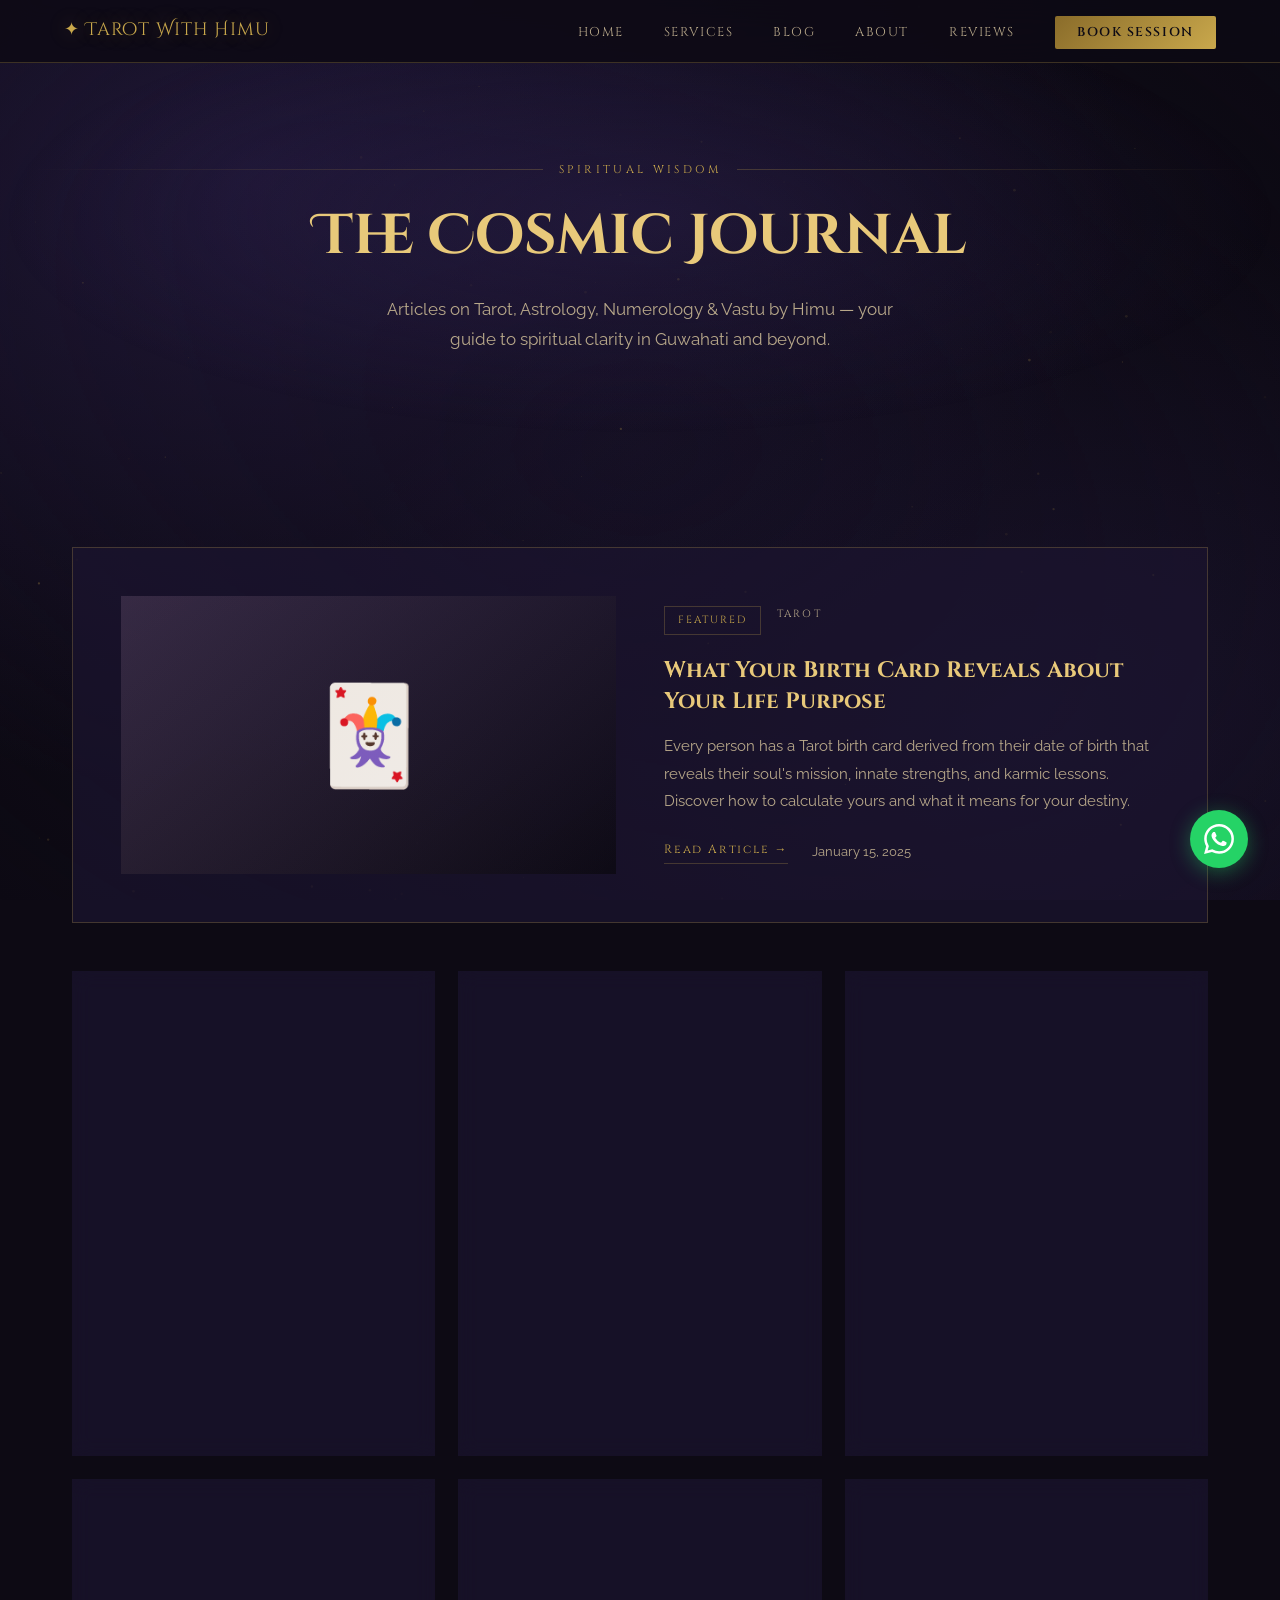
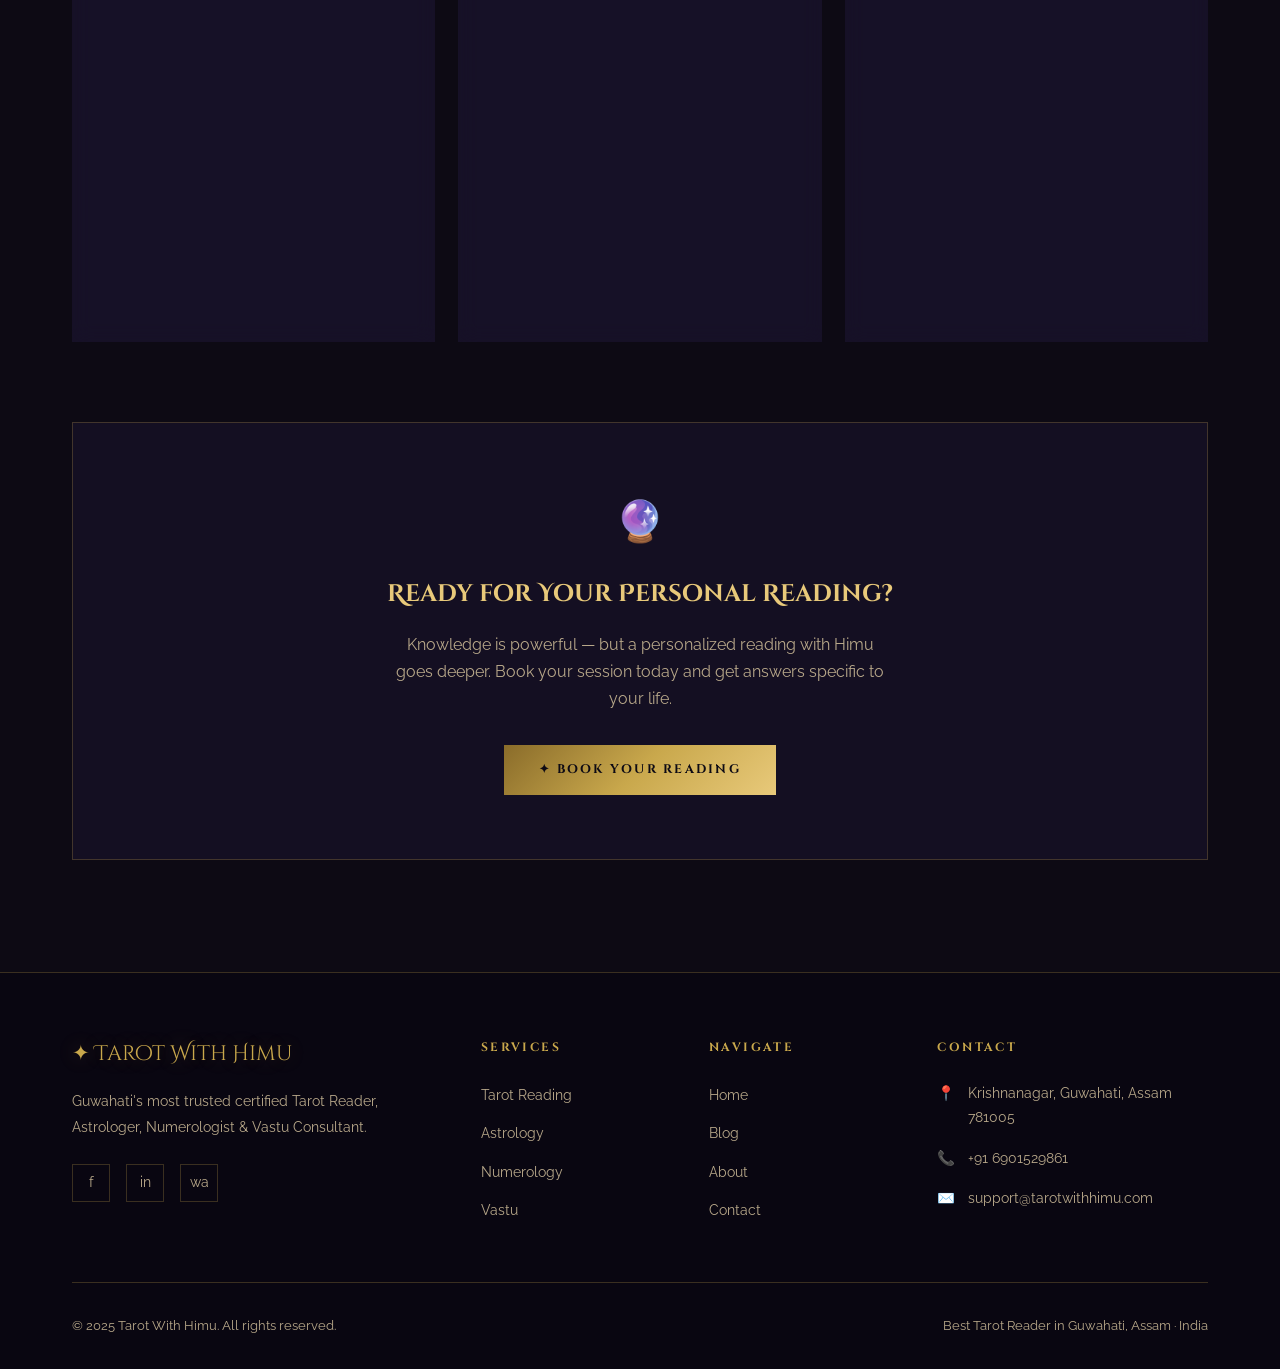
==== blog.html @ 02e5101d "Create blog.html" ====
<!DOCTYPE html>
<html lang="en">
<head>
  <meta charset="UTF-8" />
  <meta name="viewport" content="width=device-width, initial-scale=1.0" />

  <title>Blog | Tarot With Himu – Tarot, Astrology & Numerology Insights | Guwahati</title>
  <meta name="description" content="Explore articles on Tarot reading, Astrology, Numerology & Vastu by Himu – the best tarot reader in Guwahati. Spiritual guidance, tips, and cosmic insights for your life journey." />
  <meta name="keywords" content="tarot blog, astrology articles, numerology tips, vastu tips, spiritual guidance, best tarot reader Guwahati, tarot reading India" />
  <meta name="robots" content="index, follow" />
  <link rel="canonical" href="https://tarotwithhimu.com/blog.html" />

  <meta property="og:type" content="blog" />
  <meta property="og:title" content="Blog | Tarot With Himu – Spiritual Insights from Guwahati" />
  <meta property="og:description" content="Tarot, Astrology & Numerology articles by Himu, certified expert based in Guwahati, Assam." />
  <meta property="og:url" content="https://tarotwithhimu.com/blog.html" />

  <script type="application/ld+json">
  {
    "@context": "https://schema.org",
    "@type": "Blog",
    "name": "Tarot With Himu Blog",
    "description": "Spiritual articles on Tarot, Astrology, Numerology and Vastu by Himu, certified expert in Guwahati, India",
    "url": "https://tarotwithhimu.com/blog.html",
    "author": {
      "@type": "Person",
      "name": "Himu",
      "jobTitle": "Certified Tarot Reader & Astrologer",
      "worksFor": { "@type": "LocalBusiness", "name": "Tarot With Himu" }
    }
  }
  </script>

  <script type="application/ld+json">
  {
    "@context": "https://schema.org",
    "@type": "BreadcrumbList",
    "itemListElement": [
      { "@type": "ListItem", "position": 1, "name": "Home", "item": "https://tarotwithhimu.com/" },
      { "@type": "ListItem", "position": 2, "name": "Blog", "item": "https://tarotwithhimu.com/blog.html" }
    ]
  }
  </script>

  <link rel="stylesheet" href="style.css" />
</head>
<body>

<a href="https://wa.me/916901529861?text=Hello%20Himu,%20I%20would%20like%20to%20book%20a%20session"
   class="whatsapp-float" target="_blank" rel="noopener" aria-label="Chat on WhatsApp">
  <svg width="30" height="30" viewBox="0 0 24 24" fill="white">
    <path d="M17.472 14.382c-.297-.149-1.758-.867-2.03-.967-.273-.099-.471-.148-.67.15-.197.297-.767.966-.94 1.164-.173.199-.347.223-.644.075-.297-.15-1.255-.463-2.39-1.475-.883-.788-1.48-1.761-1.653-2.059-.173-.297-.018-.458.13-.606.134-.133.298-.347.446-.52.149-.174.198-.298.298-.497.099-.198.05-.371-.025-.52-.075-.149-.669-1.612-.916-2.207-.242-.579-.487-.5-.669-.51-.173-.008-.371-.01-.57-.01-.198 0-.52.074-.792.372-.272.297-1.04 1.016-1.04 2.479 0 1.462 1.065 2.875 1.213 3.074.149.198 2.096 3.2 5.077 4.487.709.306 1.262.489 1.694.625.712.227 1.36.195 1.871.118.571-.085 1.758-.719 2.006-1.413.248-.694.248-1.289.173-1.413-.074-.124-.272-.198-.57-.347m-5.421 7.403h-.004a9.87 9.87 0 01-5.031-1.378l-.361-.214-3.741.982.998-3.648-.235-.374a9.86 9.86 0 01-1.51-5.26c.001-5.45 4.436-9.884 9.888-9.884 2.64 0 5.122 1.03 6.988 2.898a9.825 9.825 0 012.893 6.994c-.003 5.45-4.437 9.884-9.885 9.884m8.413-18.297A11.815 11.815 0 0012.05 0C5.495 0 .16 5.335.157 11.892c0 2.096.547 4.142 1.588 5.945L.057 24l6.305-1.654a11.882 11.882 0 005.683 1.448h.005c6.554 0 11.89-5.335 11.893-11.893a11.821 11.821 0 00-3.48-8.413z"/>
  </svg>
</a>

<nav id="navbar">
  <a href="index.html" class="nav-brand">✦ Tarot With Himu</a>
  <ul class="nav-links" id="navLinks">
    <li><a href="index.html">Home</a></li>
    <li><a href="index.html#services">Services</a></li>
    <li><a href="blog.html">Blog</a></li>
    <li><a href="index.html#about">About</a></li>
    <li><a href="index.html#testimonials">Reviews</a></li>
    <li><a href="index.html#contact" class="nav-cta">Book Session</a></li>
  </ul>
  <button class="hamburger" id="hamburger" aria-label="Menu">
    <span></span><span></span><span></span>
  </button>
</nav>

<!-- Blog Hero -->
<header style="
  padding: 10rem 2rem 5rem;
  text-align: center;
  background: radial-gradient(ellipse at center, rgba(42,31,74,0.5) 0%, transparent 70%);
  position: relative;
">
  <div class="section-label" style="justify-content:center; margin-bottom:1.5rem;">Spiritual Wisdom</div>
  <h1 class="section-title" style="font-size:clamp(2rem, 5vw, 3.5rem);">The Cosmic Journal</h1>
  <p class="section-sub" style="margin: 0 auto; text-align:center; max-width:550px;">
    Articles on Tarot, Astrology, Numerology & Vastu by Himu — 
    your guide to spiritual clarity in Guwahati and beyond.
  </p>
</header>

<!-- Blog Grid -->
<section>
  <div class="container">

    <!-- Featured Post -->
    <article style="
      background: rgba(28,21,48,0.7);
      border: 1px solid var(--border);
      padding: 3rem;
      margin-bottom: 3rem;
      display: grid;
      grid-template-columns: 1fr 1fr;
      gap: 3rem;
      align-items: center;
      transition: all 0.4s;
    " 
    onmouseover="this.style.borderColor='var(--gold)'; this.style.transform='translateY(-4px)'"
    onmouseout="this.style.borderColor='var(--border)'; this.style.transform='none'"
    itemscope itemtype="https://schema.org/BlogPosting">

      <div style="
        background: linear-gradient(145deg, rgba(42,31,74,0.8), rgba(13,10,20,0.9));
        aspect-ratio:16/9;
        display:flex; align-items:center; justify-content:center;
        font-size:6rem;
        position:relative;
        overflow:hidden;
      ">
        🃏
        <div style="position:absolute; inset:0; background:linear-gradient(135deg, rgba(201,168,76,0.1) 0%, transparent 100%);"></div>
      </div>

      <div>
        <div style="display:flex; gap:1rem; margin-bottom:1.2rem; flex-wrap:wrap;">
          <span style="font-family:'Cinzel',serif; font-size:0.65rem; letter-spacing:0.2em; color:var(--gold); text-transform:uppercase; border:1px solid var(--border); padding:0.3rem 0.8rem;">Featured</span>
          <span style="font-family:'Cinzel',serif; font-size:0.65rem; letter-spacing:0.2em; color:var(--text-muted); text-transform:uppercase;">Tarot</span>
        </div>
        <h2 style="font-family:'Cinzel',serif; font-size:1.4rem; color:var(--gold-light); margin-bottom:1rem; line-height:1.4;" itemprop="headline">
          What Your Birth Card Reveals About Your Life Purpose
        </h2>
        <p style="font-size:0.95rem; color:var(--text-muted); line-height:1.8; margin-bottom:1.5rem;" itemprop="description">
          Every person has a Tarot birth card derived from their date of birth that reveals their soul's mission, 
          innate strengths, and karmic lessons. Discover how to calculate yours and what it means for your destiny.
        </p>
        <div style="display:flex; align-items:center; gap:1.5rem;">
          <a href="post1.html" style="font-family:'Cinzel',serif; font-size:0.75rem; letter-spacing:0.15em; color:var(--gold); text-decoration:none; border-bottom:1px solid var(--border); padding-bottom:3px; transition:border-color 0.3s;" onmouseover="this.style.borderColor='var(--gold)'" onmouseout="this.style.borderColor='var(--border)'">Read Article →</a>
          <span style="font-size:0.8rem; color:var(--text-muted);" itemprop="datePublished">January 15, 2025</span>
        </div>
      </div>
    </article>

    <!-- Blog Grid -->
    <div class="grid-3">

      <article class="card" style="cursor:pointer;" itemscope itemtype="https://schema.org/BlogPosting"
               onclick="window.location='post1.html'">
        <div style="font-size:3rem; margin-bottom:1.2rem;">⭐</div>
        <div style="font-family:'Cinzel',serif; font-size:0.65rem; letter-spacing:0.2em; color:var(--gold); text-transform:uppercase; margin-bottom:0.8rem;">Astrology</div>
        <h3 class="card-title" style="font-size:0.95rem; line-height:1.5;" itemprop="headline">
          Mercury Retrograde 2025: How to Navigate Its Energy in Guwahati & India
        </h3>
        <p class="card-text" style="font-size:0.88rem;" itemprop="description">
          Mercury retrograde affects communication, travel, and technology. Here's what it means for you and how to protect your energy during this cosmic phase.
        </p>
        <div style="margin-top:1.2rem; font-size:0.8rem; color:var(--text-muted);" itemprop="datePublished">Feb 3, 2025</div>
      </article>

      <article class="card" style="cursor:pointer;" itemscope itemtype="https://schema.org/BlogPosting">
        <div style="font-size:3rem; margin-bottom:1.2rem;">🔢</div>
        <div style="font-family:'Cinzel',serif; font-size:0.65rem; letter-spacing:0.2em; color:var(--gold); text-transform:uppercase; margin-bottom:0.8rem;">Numerology</div>
        <h3 class="card-title" style="font-size:0.95rem; line-height:1.5;" itemprop="headline">
          Life Path Number 7: The Spiritual Seeker's Complete Guide
        </h3>
        <p class="card-text" style="font-size:0.88rem;" itemprop="description">
          Are you a Life Path 7? Discover the deep wisdom, hidden challenges, and spiritual gifts that come with this most mystical of numerology numbers.
        </p>
        <div style="margin-top:1.2rem; font-size:0.8rem; color:var(--text-muted);" itemprop="datePublished">Feb 10, 2025</div>
      </article>

      <article class="card" style="cursor:pointer;" itemscope itemtype="https://schema.org/BlogPosting">
        <div style="font-size:3rem; margin-bottom:1.2rem;">🏠</div>
        <div style="font-family:'Cinzel',serif; font-size:0.65rem; letter-spacing:0.2em; color:var(--gold); text-transform:uppercase; margin-bottom:0.8rem;">Vastu</div>
        <h3 class="card-title" style="font-size:0.95rem; line-height:1.5;" itemprop="headline">
          5 Vastu Tips for Your Home in Guwahati to Attract Prosperity
        </h3>
        <p class="card-text" style="font-size:0.88rem;" itemprop="description">
          Simple yet powerful Vastu adjustments for your home can transform the energy flow and attract wealth, health, and happiness. Try these today.
        </p>
        <div style="margin-top:1.2rem; font-size:0.8rem; color:var(--text-muted);" itemprop="datePublished">Feb 18, 2025</div>
      </article>

      <article class="card" style="cursor:pointer;" itemscope itemtype="https://schema.org/BlogPosting">
        <div style="font-size:3rem; margin-bottom:1.2rem;">❤️</div>
        <div style="font-family:'Cinzel',serif; font-size:0.65rem; letter-spacing:0.2em; color:var(--gold); text-transform:uppercase; margin-bottom:0.8rem;">Love & Tarot</div>
        <h3 class="card-title" style="font-size:0.95rem; line-height:1.5;" itemprop="headline">
          The Top 5 Tarot Cards That Predict True Love Is Coming
        </h3>
        <p class="card-text" style="font-size:0.88rem;" itemprop="description">
          Is love on the horizon? These five powerful Tarot cards are the universe's way of telling you that a meaningful romantic connection is about to enter your life.
        </p>
        <div style="margin-top:1.2rem; font-size:0.8rem; color:var(--text-muted);" itemprop="datePublished">Mar 1, 2025</div>
      </article>

      <article class="card" style="cursor:pointer;" itemscope itemtype="https://schema.org/BlogPosting">
        <div style="font-size:3rem; margin-bottom:1.2rem;">💼</div>
        <div style="font-family:'Cinzel',serif; font-size:0.65rem; letter-spacing:0.2em; color:var(--gold); text-transform:uppercase; margin-bottom:0.8rem;">Career</div>
        <h3 class="card-title" style="font-size:0.95rem; line-height:1.5;" itemprop="headline">
          Should I Change My Job? What Tarot and Astrology Say
        </h3>
        <p class="card-text" style="font-size:0.88rem;" itemprop="description">
          Feeling stuck in your career? This guide shows how Tarot readings and your birth chart planetary transits can reveal the right timing and direction for your career move.
        </p>
        <div style="margin-top:1.2rem; font-size:0.8rem; color:var(--text-muted);" itemprop="datePublished">Mar 12, 2025</div>
      </article>

      <article class="card" style="cursor:pointer;" itemscope itemtype="https://schema.org/BlogPosting">
        <div style="font-size:3rem; margin-bottom:1.2rem;">🌙</div>
        <div style="font-family:'Cinzel',serif; font-size:0.65rem; letter-spacing:0.2em; color:var(--gold); text-transform:uppercase; margin-bottom:0.8rem;">Astrology</div>
        <h3 class="card-title" style="font-size:0.95rem; line-height:1.5;" itemprop="headline">
          Full Moon Rituals: How to Use Lunar Energy for Manifestation
        </h3>
        <p class="card-text" style="font-size:0.88rem;" itemprop="description">
          The full moon is one of the most powerful times to release, manifest, and cleanse your energy. Learn Himu's favourite full moon rituals for transformation.
        </p>
        <div style="margin-top:1.2rem; font-size:0.8rem; color:var(--text-muted);" itemprop="datePublished">Mar 22, 2025</div>
      </article>

    </div>

    <!-- CTA -->
    <div style="
      text-align:center;
      margin-top:5rem;
      padding:4rem 2rem;
      background:rgba(28,21,48,0.5);
      border:1px solid var(--border);
    ">
      <div style="font-size:2.5rem; margin-bottom:1.2rem;">🔮</div>
      <h3 style="font-family:'Cinzel Decorative',serif; font-size:1.5rem; color:var(--gold-light); margin-bottom:1rem;">
        Ready for Your Personal Reading?
      </h3>
      <p style="font-size:1rem; color:var(--text-muted); max-width:500px; margin:0 auto 2rem;">
        Knowledge is powerful — but a personalized reading with Himu goes deeper. 
        Book your session today and get answers specific to your life.
      </p>
      <a href="https://wa.me/916901529861?text=I%20read%20your%20blog%20and%20would%20like%20to%20book%20a%20session"
         class="btn btn-primary" target="_blank" rel="noopener">
        ✦ Book Your Reading
      </a>
    </div>
  </div>
</section>

<footer>
  <div class="container">
    <div class="footer-grid">
      <div>
        <div class="footer-brand">✦ Tarot With Himu</div>
        <p class="footer-desc">Guwahati's most trusted certified Tarot Reader, Astrologer, Numerologist & Vastu Consultant.</p>
        <div class="footer-social">
          <a href="https://www.facebook.com/tarotwithhimu" target="_blank" rel="noopener" aria-label="Facebook">f</a>
          <a href="https://www.instagram.com/tarotwithhimu" target="_blank" rel="noopener" aria-label="Instagram">in</a>
          <a href="https://wa.me/916901529861" target="_blank" rel="noopener" aria-label="WhatsApp">wa</a>
        </div>
      </div>
      <div>
        <h4 class="footer-heading">Services</h4>
        <ul class="footer-links">
          <li><a href="index.html#services">Tarot Reading</a></li>
          <li><a href="index.html#services">Astrology</a></li>
          <li><a href="index.html#services">Numerology</a></li>
          <li><a href="index.html#services">Vastu</a></li>
        </ul>
      </div>
      <div>
        <h4 class="footer-heading">Navigate</h4>
        <ul class="footer-links">
          <li><a href="index.html">Home</a></li>
          <li><a href="blog.html">Blog</a></li>
          <li><a href="index.html#about">About</a></li>
          <li><a href="index.html#contact">Contact</a></li>
        </ul>
      </div>
      <div>
        <h4 class="footer-heading">Contact</h4>
        <div class="footer-contact-item">
          <span class="icon">📍</span>
          <span>Krishnanagar, Guwahati, Assam 781005</span>
        </div>
        <div class="footer-contact-item">
          <span class="icon">📞</span>
          <a href="tel:+916901529861">+91 6901529861</a>
        </div>
        <div class="footer-contact-item">
          <span class="icon">✉️</span>
          <a href="mailto:support@tarotwithhimu.com">support@tarotwithhimu.com</a>
        </div>
      </div>
    </div>
    <div class="footer-bottom">
      <p>© 2025 Tarot With Himu. All rights reserved.</p>
      <p>Best Tarot Reader in Guwahati, Assam · India</p>
    </div>
  </div>
</footer>

<script src="script.js"></script>
</body>
</html>
---- style.css ----
/* ===== TAROT WITH HIMU — Global Styles ===== */
@import url('https://fonts.googleapis.com/css2?family=Cinzel+Decorative:wght@400;700;900&family=Cinzel:wght@400;500;600;700&family=Raleway:ital,wght@0,300;0,400;0,500;0,600;1,300;1,400&display=swap');

:root {
  --gold: #c9a84c;
  --gold-light: #e8c97a;
  --gold-dark: #8a6c2a;
  --cream: #f5ead6;
  --cream-dark: #e8d5b0;
  --deep: #0d0a14;
  --deep2: #130f1e;
  --deep3: #1c1530;
  --violet: #2a1f4a;
  --violet-light: #3d2f6e;
  --text-main: #f0e6d0;
  --text-muted: #b8a88a;
  --border: rgba(201,168,76,0.25);
  --shadow-gold: 0 0 40px rgba(201,168,76,0.15);
}

*, *::before, *::after { box-sizing: border-box; margin: 0; padding: 0; }

html { scroll-behavior: smooth; }

body {
  font-family: 'Raleway', sans-serif;
  background-color: var(--deep);
  color: var(--text-main);
  font-size: 16px;
  line-height: 1.7;
  overflow-x: hidden;
}

/* ===== STARFIELD BACKGROUND ===== */
body::before {
  content: '';
  position: fixed;
  inset: 0;
  background:
    radial-gradient(ellipse at 20% 20%, rgba(42,31,74,0.6) 0%, transparent 60%),
    radial-gradient(ellipse at 80% 80%, rgba(42,31,74,0.4) 0%, transparent 50%),
    radial-gradient(ellipse at 50% 50%, rgba(13,10,20,1) 0%, transparent 100%);
  z-index: -2;
  pointer-events: none;
}

/* ===== NAV ===== */
nav {
  position: fixed;
  top: 0; left: 0; right: 0;
  z-index: 1000;
  display: flex;
  justify-content: space-between;
  align-items: center;
  padding: 1rem 4rem;
  background: rgba(13,10,20,0.85);
  backdrop-filter: blur(16px);
  border-bottom: 1px solid var(--border);
  transition: all 0.3s ease;
}

nav.scrolled {
  padding: 0.6rem 4rem;
  background: rgba(13,10,20,0.98);
}

.nav-brand {
  font-family: 'Cinzel Decorative', serif;
  font-size: 1.1rem;
  color: var(--gold);
  text-decoration: none;
  letter-spacing: 0.05em;
  text-shadow: 0 0 20px rgba(201,168,76,0.4);
}

.nav-links {
  display: flex;
  gap: 2.5rem;
  list-style: none;
}

.nav-links a {
  font-family: 'Cinzel', serif;
  font-size: 0.8rem;
  letter-spacing: 0.12em;
  text-transform: uppercase;
  color: var(--text-muted);
  text-decoration: none;
  transition: color 0.3s;
  position: relative;
}

.nav-links a::after {
  content: '';
  position: absolute;
  bottom: -4px; left: 0; right: 0;
  height: 1px;
  background: var(--gold);
  transform: scaleX(0);
  transition: transform 0.3s ease;
}

.nav-links a:hover { color: var(--gold); }
.nav-links a:hover::after { transform: scaleX(1); }

.nav-cta {
  background: linear-gradient(135deg, var(--gold-dark), var(--gold));
  color: var(--deep) !important;
  padding: 0.5rem 1.4rem;
  border-radius: 2px;
  font-weight: 600 !important;
  transition: all 0.3s !important;
}
.nav-cta:hover { 
  background: linear-gradient(135deg, var(--gold), var(--gold-light)) !important;
  box-shadow: 0 0 20px rgba(201,168,76,0.5) !important;
}
.nav-cta::after { display: none !important; }

/* Hamburger */
.hamburger {
  display: none;
  flex-direction: column;
  gap: 5px;
  cursor: pointer;
  background: none;
  border: none;
}
.hamburger span {
  width: 26px;
  height: 2px;
  background: var(--gold);
  transition: all 0.3s;
}

/* ===== SECTION BASE ===== */
section { padding: 7rem 0; }

.container {
  max-width: 1200px;
  margin: 0 auto;
  padding: 0 2rem;
}

.section-label {
  font-family: 'Cinzel', serif;
  font-size: 0.7rem;
  letter-spacing: 0.3em;
  text-transform: uppercase;
  color: var(--gold);
  display: flex;
  align-items: center;
  gap: 1rem;
  margin-bottom: 1rem;
}

.section-label::before, .section-label::after {
  content: '';
  flex: 1;
  height: 1px;
  background: linear-gradient(to right, transparent, var(--border));
}
.section-label::after {
  background: linear-gradient(to left, transparent, var(--border));
}

.section-title {
  font-family: 'Cinzel Decorative', serif;
  font-size: clamp(1.8rem, 4vw, 3rem);
  color: var(--gold-light);
  line-height: 1.2;
  margin-bottom: 1.5rem;
}

.section-sub {
  font-size: 1.05rem;
  color: var(--text-muted);
  max-width: 600px;
  line-height: 1.8;
}

/* ===== DIVIDER ===== */
.divider {
  display: flex;
  align-items: center;
  gap: 1rem;
  margin: 1.5rem 0;
}
.divider-line { flex: 1; height: 1px; background: var(--border); }
.divider-star {
  font-size: 1rem;
  color: var(--gold);
  animation: spin 20s linear infinite;
}
@keyframes spin { to { transform: rotate(360deg); } }

/* ===== BUTTONS ===== */
.btn {
  display: inline-flex;
  align-items: center;
  gap: 0.5rem;
  padding: 0.9rem 2.2rem;
  font-family: 'Cinzel', serif;
  font-size: 0.78rem;
  letter-spacing: 0.18em;
  text-transform: uppercase;
  text-decoration: none;
  border: none;
  cursor: pointer;
  transition: all 0.3s ease;
  position: relative;
  overflow: hidden;
}

.btn-primary {
  background: linear-gradient(135deg, var(--gold-dark), var(--gold), var(--gold-light));
  color: var(--deep);
  font-weight: 700;
}
.btn-primary::before {
  content: '';
  position: absolute;
  inset: 0;
  background: linear-gradient(135deg, var(--gold-light), var(--gold));
  opacity: 0;
  transition: opacity 0.3s;
}
.btn-primary:hover::before { opacity: 1; }
.btn-primary:hover { box-shadow: 0 0 30px rgba(201,168,76,0.5); transform: translateY(-2px); }

.btn-outline {
  background: transparent;
  color: var(--gold);
  border: 1px solid var(--gold);
}
.btn-outline:hover {
  background: rgba(201,168,76,0.1);
  box-shadow: 0 0 20px rgba(201,168,76,0.2);
  transform: translateY(-2px);
}

/* ===== CARDS ===== */
.card {
  background: rgba(28,21,48,0.7);
  border: 1px solid var(--border);
  padding: 2.5rem;
  position: relative;
  transition: all 0.4s ease;
  backdrop-filter: blur(10px);
}
.card::before {
  content: '';
  position: absolute;
  inset: 0;
  background: linear-gradient(135deg, rgba(201,168,76,0.05) 0%, transparent 100%);
  opacity: 0;
  transition: opacity 0.4s;
}
.card:hover { transform: translateY(-6px); border-color: var(--gold); box-shadow: var(--shadow-gold); }
.card:hover::before { opacity: 1; }

.card-icon {
  font-size: 2.8rem;
  margin-bottom: 1.2rem;
  display: block;
}

.card-title {
  font-family: 'Cinzel', serif;
  font-size: 1rem;
  letter-spacing: 0.1em;
  color: var(--gold-light);
  margin-bottom: 0.8rem;
  text-transform: uppercase;
}

.card-text { font-size: 0.95rem; color: var(--text-muted); line-height: 1.8; }

/* ===== GRID ===== */
.grid-3 { display: grid; grid-template-columns: repeat(3, 1fr); gap: 1.5rem; }
.grid-2 { display: grid; grid-template-columns: repeat(2, 1fr); gap: 2rem; }

/* ===== ORNAMENT ===== */
.ornament {
  text-align: center;
  font-size: 1.5rem;
  color: var(--gold);
  opacity: 0.5;
  margin: 2rem 0;
  letter-spacing: 0.5em;
}

/* ===== FOOTER ===== */
footer {
  background: rgba(10,7,18,0.98);
  border-top: 1px solid var(--border);
  padding: 4rem 0 2rem;
}

.footer-grid {
  display: grid;
  grid-template-columns: 2fr 1fr 1fr 1.5fr;
  gap: 3rem;
  margin-bottom: 3rem;
}

.footer-brand {
  font-family: 'Cinzel Decorative', serif;
  font-size: 1.3rem;
  color: var(--gold);
  margin-bottom: 1rem;
  text-shadow: 0 0 20px rgba(201,168,76,0.3);
}

.footer-desc { font-size: 0.9rem; color: var(--text-muted); line-height: 1.8; margin-bottom: 1.5rem; }

.footer-social { display: flex; gap: 1rem; }
.footer-social a {
  width: 38px; height: 38px;
  border: 1px solid var(--border);
  display: flex; align-items: center; justify-content: center;
  color: var(--text-muted);
  text-decoration: none;
  font-size: 0.85rem;
  transition: all 0.3s;
}
.footer-social a:hover { border-color: var(--gold); color: var(--gold); background: rgba(201,168,76,0.1); }

.footer-heading {
  font-family: 'Cinzel', serif;
  font-size: 0.75rem;
  letter-spacing: 0.2em;
  text-transform: uppercase;
  color: var(--gold);
  margin-bottom: 1.5rem;
}

.footer-links { list-style: none; }
.footer-links li { margin-bottom: 0.7rem; }
.footer-links a {
  font-size: 0.9rem;
  color: var(--text-muted);
  text-decoration: none;
  transition: color 0.3s;
}
.footer-links a:hover { color: var(--gold); }

.footer-contact-item {
  display: flex;
  gap: 0.8rem;
  margin-bottom: 1rem;
  font-size: 0.9rem;
  color: var(--text-muted);
  align-items: flex-start;
}
.footer-contact-item .icon { color: var(--gold); flex-shrink: 0; }
.footer-contact-item a { color: var(--text-muted); text-decoration: none; transition: color 0.3s; }
.footer-contact-item a:hover { color: var(--gold); }

.footer-bottom {
  border-top: 1px solid var(--border);
  padding-top: 2rem;
  display: flex;
  justify-content: space-between;
  align-items: center;
  font-size: 0.8rem;
  color: var(--text-muted);
}

/* ===== SCHEMA / HIDDEN SEO ===== */
.visually-hidden {
  position: absolute;
  width: 1px; height: 1px;
  overflow: hidden;
  clip: rect(0,0,0,0);
  white-space: nowrap;
}

/* ===== ANIMATIONS ===== */
@keyframes fadeInUp {
  from { opacity: 0; transform: translateY(30px); }
  to { opacity: 1; transform: translateY(0); }
}

@keyframes fadeIn {
  from { opacity: 0; }
  to { opacity: 1; }
}

@keyframes float {
  0%, 100% { transform: translateY(0); }
  50% { transform: translateY(-12px); }
}

@keyframes glow {
  0%, 100% { text-shadow: 0 0 20px rgba(201,168,76,0.3); }
  50% { text-shadow: 0 0 40px rgba(201,168,76,0.7), 0 0 80px rgba(201,168,76,0.3); }
}

@keyframes shimmer {
  0% { background-position: -200% center; }
  100% { background-position: 200% center; }
}

.animate-fadeInUp { animation: fadeInUp 0.8s ease forwards; }
.animate-float { animation: float 4s ease-in-out infinite; }
.animate-glow { animation: glow 3s ease-in-out infinite; }

/* ===== WHATSAPP FLOAT ===== */
.whatsapp-float {
  position: fixed;
  bottom: 2rem;
  right: 2rem;
  z-index: 999;
  width: 58px; height: 58px;
  background: #25D366;
  border-radius: 50%;
  display: flex; align-items: center; justify-content: center;
  text-decoration: none;
  font-size: 1.5rem;
  box-shadow: 0 4px 20px rgba(37,211,102,0.4);
  transition: all 0.3s;
  animation: pulse-wa 2s ease-in-out infinite;
}
.whatsapp-float:hover { transform: scale(1.1); box-shadow: 0 6px 30px rgba(37,211,102,0.6); }

@keyframes pulse-wa {
  0%, 100% { box-shadow: 0 4px 20px rgba(37,211,102,0.4); }
  50% { box-shadow: 0 4px 30px rgba(37,211,102,0.7), 0 0 0 8px rgba(37,211,102,0.1); }
}

/* ===== TESTIMONIAL ===== */
.testimonial-card {
  background: rgba(28,21,48,0.6);
  border: 1px solid var(--border);
  padding: 2rem;
  position: relative;
}
.testimonial-card::before {
  content: '"';
  font-family: 'Cinzel Decorative', serif;
  font-size: 5rem;
  color: var(--gold);
  opacity: 0.15;
  position: absolute;
  top: -1rem; left: 1.5rem;
  line-height: 1;
}
.testimonial-text { font-size: 0.95rem; color: var(--text-muted); font-style: italic; line-height: 1.8; margin-bottom: 1.2rem; }
.testimonial-author { font-family: 'Cinzel', serif; font-size: 0.8rem; letter-spacing: 0.1em; color: var(--gold); }
.testimonial-stars { color: var(--gold); font-size: 0.85rem; margin-bottom: 0.8rem; }

/* ===== RESPONSIVE ===== */
@media (max-width: 1024px) {
  .grid-3 { grid-template-columns: repeat(2, 1fr); }
  .footer-grid { grid-template-columns: 1fr 1fr; }
  nav { padding: 1rem 2rem; }
}

@media (max-width: 768px) {
  .grid-3, .grid-2 { grid-template-columns: 1fr; }
  .footer-grid { grid-template-columns: 1fr; }
  .nav-links { display: none; }
  .hamburger { display: flex; }
  .nav-links.open {
    display: flex;
    flex-direction: column;
    position: fixed;
    top: 0; left: 0; right: 0; bottom: 0;
    background: rgba(13,10,20,0.98);
    align-items: center;
    justify-content: center;
    gap: 2rem;
    font-size: 1.1rem;
    z-index: 999;
  }
  .footer-bottom { flex-direction: column; gap: 1rem; text-align: center; }
  nav { padding: 1rem 1.5rem; }
}
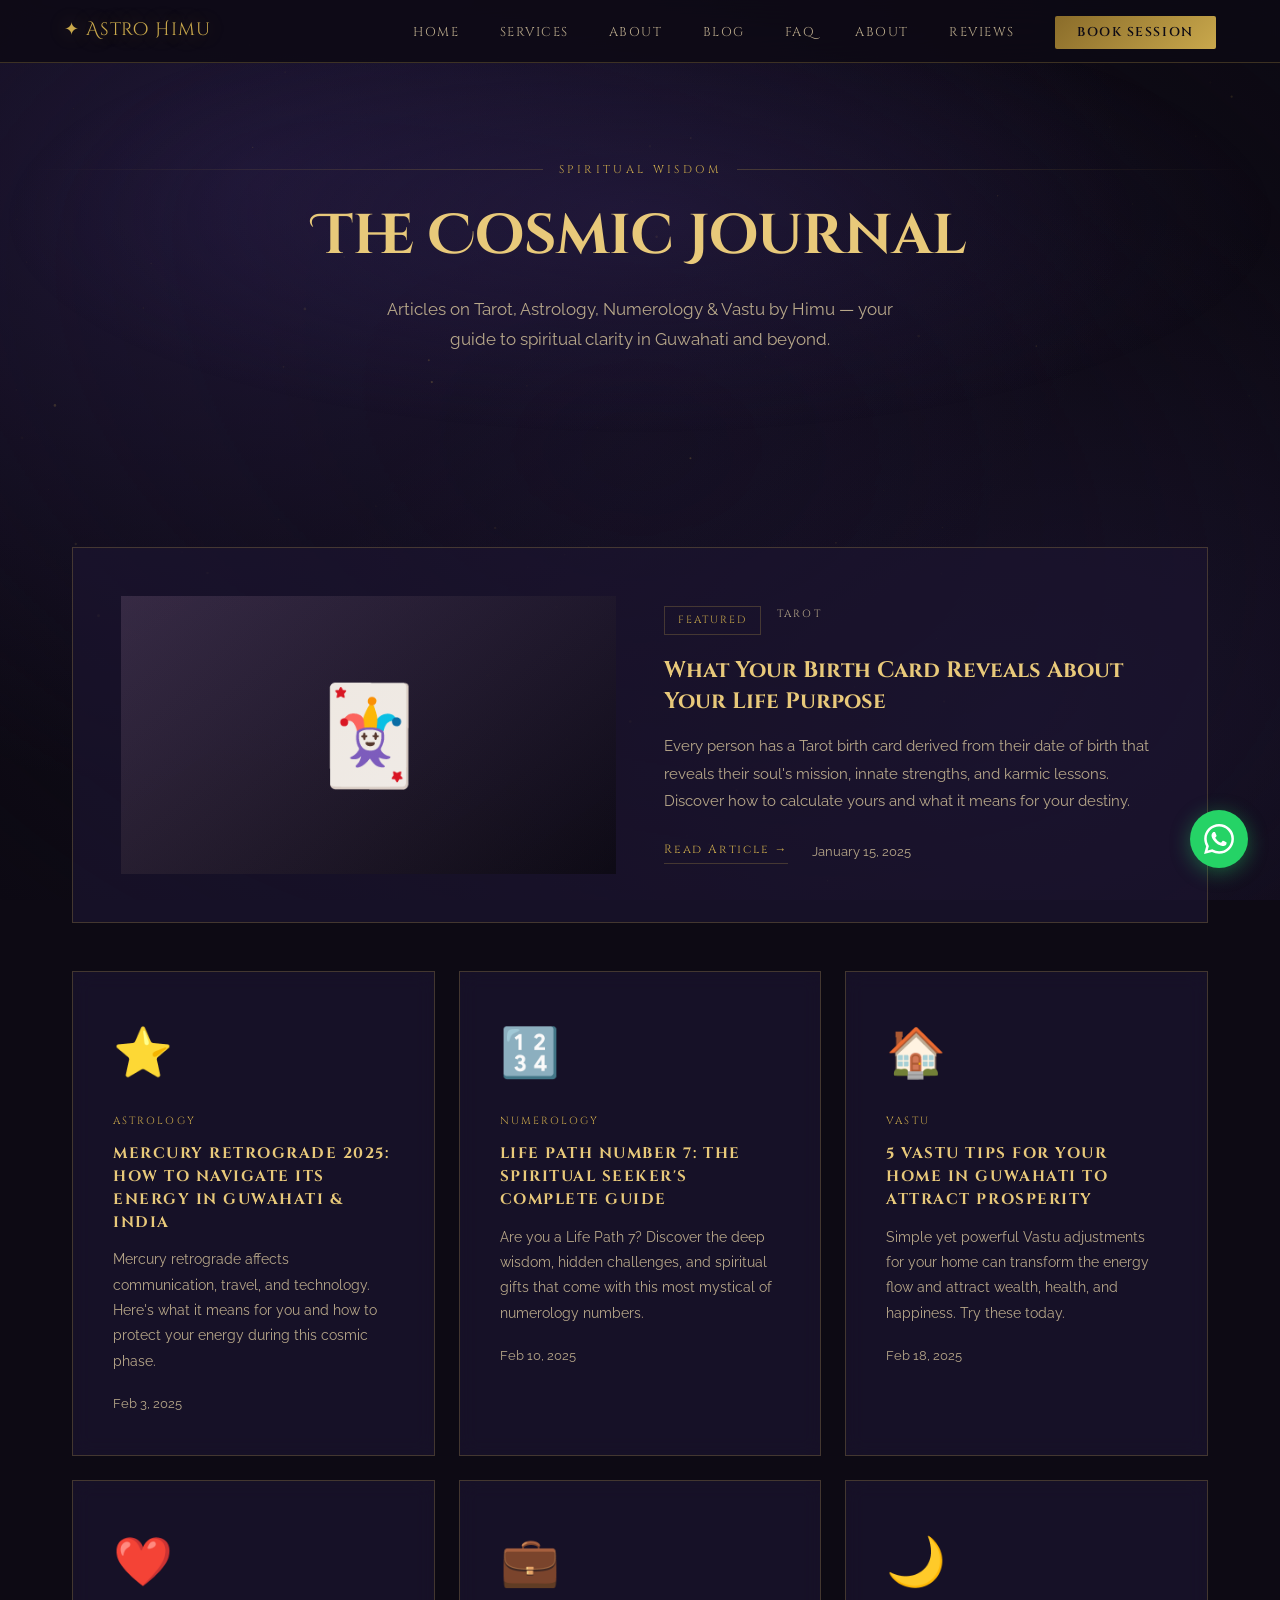
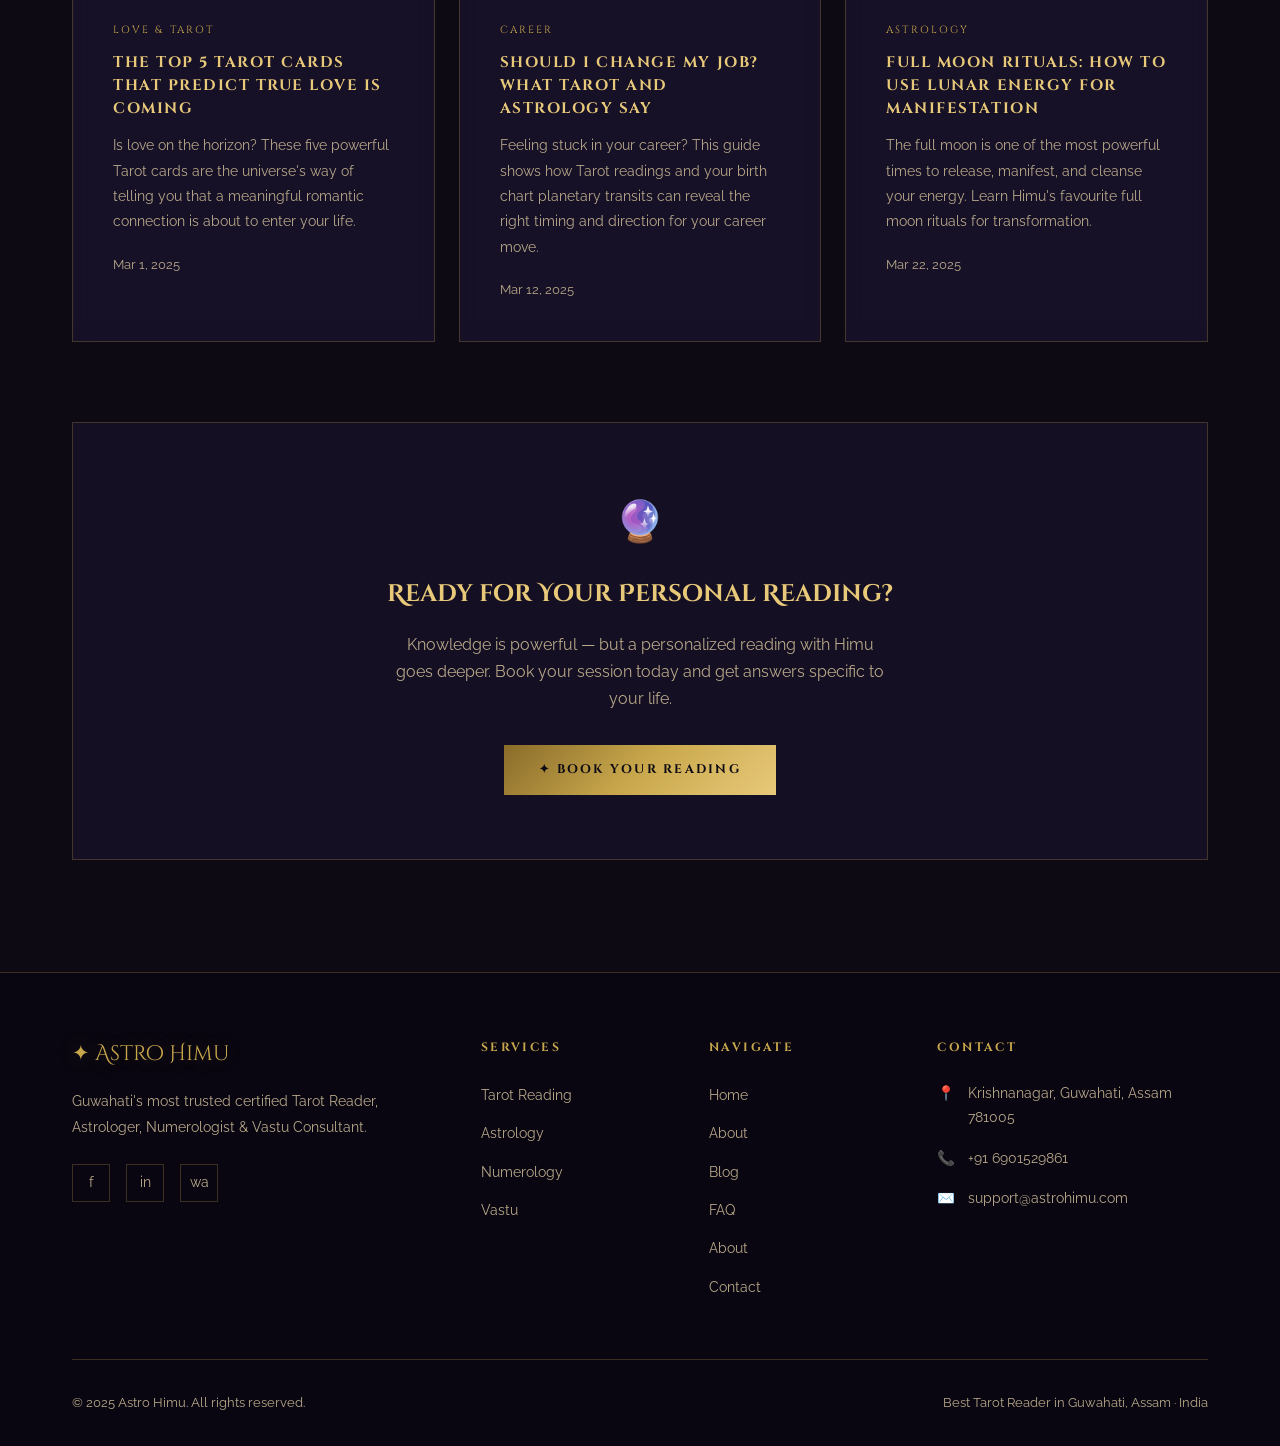
==== commit c7c05a2b: "Update blog.html" ====
--- a/blog.html
+++ b/blog.html
@@ -4,29 +4,29 @@
   <meta charset="UTF-8" />
   <meta name="viewport" content="width=device-width, initial-scale=1.0" />
 
-  <title>Blog | Tarot With Himu – Tarot, Astrology & Numerology Insights | Guwahati</title>
-  <meta name="description" content="Explore articles on Tarot reading, Astrology, Numerology & Vastu by Himu – the best tarot reader in Guwahati. Spiritual guidance, tips, and cosmic insights for your life journey." />
-  <meta name="keywords" content="tarot blog, astrology articles, numerology tips, vastu tips, spiritual guidance, best tarot reader Guwahati, tarot reading India" />
+  <title>Blog | Astro Himu – Best Astrologer in Guwahati | Astrology, Tarot & Numerology Insights</title>
+  <meta name="description" content="Astrology, Tarot, Numerology & Vastu articles by Himu – the best astrologer in Guwahati. Vedic astrology tips, Kundali insights, spiritual guidance, and cosmic wisdom for clarity in love, career & life." />
+  <meta name="keywords" content="best astrologer Guwahati blog, astrology tips India, Vedic astrology articles, Kundali reading tips, tarot blog Guwahati, numerology articles India, Vastu tips, spiritual guidance Assam, Astro Himu blog" />
   <meta name="robots" content="index, follow" />
-  <link rel="canonical" href="https://tarotwithhimu.com/blog.html" />
+  <link rel="canonical" href="https://astrohimu.com/blog.html" />
 
   <meta property="og:type" content="blog" />
-  <meta property="og:title" content="Blog | Tarot With Himu – Spiritual Insights from Guwahati" />
+  <meta property="og:title" content="Blog | Astro Himu – Spiritual Insights from Guwahati" />
   <meta property="og:description" content="Tarot, Astrology & Numerology articles by Himu, certified expert based in Guwahati, Assam." />
-  <meta property="og:url" content="https://tarotwithhimu.com/blog.html" />
+  <meta property="og:url" content="https://astrohimu.com/blog.html" />
 
   <script type="application/ld+json">
   {
     "@context": "https://schema.org",
     "@type": "Blog",
-    "name": "Tarot With Himu Blog",
+    "name": "Astro Himu Blog",
     "description": "Spiritual articles on Tarot, Astrology, Numerology and Vastu by Himu, certified expert in Guwahati, India",
-    "url": "https://tarotwithhimu.com/blog.html",
+    "url": "https://astrohimu.com/blog.html",
     "author": {
       "@type": "Person",
       "name": "Himu",
       "jobTitle": "Certified Tarot Reader & Astrologer",
-      "worksFor": { "@type": "LocalBusiness", "name": "Tarot With Himu" }
+      "worksFor": { "@type": "LocalBusiness", "name": "Astro Himu" }
     }
   }
   </script>
@@ -36,13 +36,534 @@
     "@context": "https://schema.org",
     "@type": "BreadcrumbList",
     "itemListElement": [
-      { "@type": "ListItem", "position": 1, "name": "Home", "item": "https://tarotwithhimu.com/" },
-      { "@type": "ListItem", "position": 2, "name": "Blog", "item": "https://tarotwithhimu.com/blog.html" }
+      { "@type": "ListItem", "position": 1, "name": "Home", "item": "https://astrohimu.com/" },
+      { "@type": "ListItem", "position": 2, "name": "Blog", "item": "https://astrohimu.com/blog.html" }
     ]
   }
   </script>
 
-  <link rel="stylesheet" href="style.css" />
+  <link rel="stylesheet" href="https://fonts.googleapis.com/css2?family=Cinzel+Decorative:wght@400;700;900&family=Cinzel:wght@400;500;600;700&family=Raleway:ital,wght@0,300;0,400;0,500;0,600;1,300;1,400&display=swap" />
+<style>
+/* ===== TAROT WITH HIMU — Global Styles ===== */
+
+
+:root {
+  --gold: #c9a84c;
+  --gold-light: #e8c97a;
+  --gold-dark: #8a6c2a;
+  --cream: #f5ead6;
+  --cream-dark: #e8d5b0;
+  --deep: #0d0a14;
+  --deep2: #130f1e;
+  --deep3: #1c1530;
+  --violet: #2a1f4a;
+  --violet-light: #3d2f6e;
+  --text-main: #f0e6d0;
+  --text-muted: #b8a88a;
+  --border: rgba(201,168,76,0.25);
+  --shadow-gold: 0 0 40px rgba(201,168,76,0.15);
+}
+
+*, *::before, *::after { box-sizing: border-box; margin: 0; padding: 0; }
+
+html { scroll-behavior: smooth; }
+
+body {
+  font-family: 'Raleway', sans-serif;
+  background-color: var(--deep);
+  color: var(--text-main);
+  font-size: 16px;
+  line-height: 1.7;
+  overflow-x: hidden;
+}
+
+/* ===== STARFIELD BACKGROUND ===== */
+body::before {
+  content: '';
+  position: fixed;
+  inset: 0;
+  background:
+    radial-gradient(ellipse at 20% 20%, rgba(42,31,74,0.6) 0%, transparent 60%),
+    radial-gradient(ellipse at 80% 80%, rgba(42,31,74,0.4) 0%, transparent 50%),
+    radial-gradient(ellipse at 50% 50%, rgba(13,10,20,1) 0%, transparent 100%);
+  z-index: -2;
+  pointer-events: none;
+}
+
+/* ===== NAV ===== */
+nav {
+  position: fixed;
+  top: 0; left: 0; right: 0;
+  z-index: 1000;
+  display: flex;
+  justify-content: space-between;
+  align-items: center;
+  padding: 1rem 4rem;
+  background: rgba(13,10,20,0.85);
+  backdrop-filter: blur(16px);
+  border-bottom: 1px solid var(--border);
+  transition: all 0.3s ease;
+}
+
+nav.scrolled {
+  padding: 0.6rem 4rem;
+  background: rgba(13,10,20,0.98);
+}
+
+.nav-brand {
+  font-family: 'Cinzel Decorative', serif;
+  font-size: 1.1rem;
+  color: var(--gold);
+  text-decoration: none;
+  letter-spacing: 0.05em;
+  text-shadow: 0 0 20px rgba(201,168,76,0.4);
+}
+
+.nav-links {
+  display: flex;
+  gap: 2.5rem;
+  list-style: none;
+}
+
+.nav-links a {
+  font-family: 'Cinzel', serif;
+  font-size: 0.8rem;
+  letter-spacing: 0.12em;
+  text-transform: uppercase;
+  color: var(--text-muted);
+  text-decoration: none;
+  transition: color 0.3s;
+  position: relative;
+}
+
+.nav-links a::after {
+  content: '';
+  position: absolute;
+  bottom: -4px; left: 0; right: 0;
+  height: 1px;
+  background: var(--gold);
+  transform: scaleX(0);
+  transition: transform 0.3s ease;
+}
+
+.nav-links a:hover { color: var(--gold); }
+.nav-links a:hover::after { transform: scaleX(1); }
+
+.nav-cta {
+  background: linear-gradient(135deg, var(--gold-dark), var(--gold));
+  color: var(--deep) !important;
+  padding: 0.5rem 1.4rem;
+  border-radius: 2px;
+  font-weight: 600 !important;
+  transition: all 0.3s !important;
+}
+.nav-cta:hover { 
+  background: linear-gradient(135deg, var(--gold), var(--gold-light)) !important;
+  box-shadow: 0 0 20px rgba(201,168,76,0.5) !important;
+}
+.nav-cta::after { display: none !important; }
+
+/* Hamburger */
+.hamburger {
+  display: none;
+  flex-direction: column;
+  gap: 5px;
+  cursor: pointer;
+  background: none;
+  border: none;
+}
+.hamburger span {
+  width: 26px;
+  height: 2px;
+  background: var(--gold);
+  transition: all 0.3s;
+}
+
+/* ===== SECTION BASE ===== */
+section { padding: 7rem 0; }
+
+.container {
+  max-width: 1200px;
+  margin: 0 auto;
+  padding: 0 2rem;
+}
+
+.section-label {
+  font-family: 'Cinzel', serif;
+  font-size: 0.7rem;
+  letter-spacing: 0.3em;
+  text-transform: uppercase;
+  color: var(--gold);
+  display: flex;
+  align-items: center;
+  gap: 1rem;
+  margin-bottom: 1rem;
+}
+
+.section-label::before, .section-label::after {
+  content: '';
+  flex: 1;
+  height: 1px;
+  background: linear-gradient(to right, transparent, var(--border));
+}
+.section-label::after {
+  background: linear-gradient(to left, transparent, var(--border));
+}
+
+.section-title {
+  font-family: 'Cinzel Decorative', serif;
+  font-size: clamp(1.8rem, 4vw, 3rem);
+  color: var(--gold-light);
+  line-height: 1.2;
+  margin-bottom: 1.5rem;
+}
+
+.section-sub {
+  font-size: 1.05rem;
+  color: var(--text-muted);
+  max-width: 600px;
+  line-height: 1.8;
+}
+
+/* ===== DIVIDER ===== */
+.divider {
+  display: flex;
+  align-items: center;
+  gap: 1rem;
+  margin: 1.5rem 0;
+}
+.divider-line { flex: 1; height: 1px; background: var(--border); }
+.divider-star {
+  font-size: 1rem;
+  color: var(--gold);
+  animation: spin 20s linear infinite;
+}
+@keyframes spin { to { transform: rotate(360deg); } }
+
+/* ===== BUTTONS ===== */
+.btn {
+  display: inline-flex;
+  align-items: center;
+  gap: 0.5rem;
+  padding: 0.9rem 2.2rem;
+  font-family: 'Cinzel', serif;
+  font-size: 0.78rem;
+  letter-spacing: 0.18em;
+  text-transform: uppercase;
+  text-decoration: none;
+  border: none;
+  cursor: pointer;
+  transition: all 0.3s ease;
+  position: relative;
+  overflow: hidden;
+}
+
+.btn-primary {
+  background: linear-gradient(135deg, var(--gold-dark), var(--gold), var(--gold-light));
+  color: var(--deep);
+  font-weight: 700;
+}
+.btn-primary::before {
+  content: '';
+  position: absolute;
+  inset: 0;
+  background: linear-gradient(135deg, var(--gold-light), var(--gold));
+  opacity: 0;
+  transition: opacity 0.3s;
+}
+.btn-primary:hover::before { opacity: 1; }
+.btn-primary:hover { box-shadow: 0 0 30px rgba(201,168,76,0.5); transform: translateY(-2px); }
+
+.btn-outline {
+  background: transparent;
+  color: var(--gold);
+  border: 1px solid var(--gold);
+}
+.btn-outline:hover {
+  background: rgba(201,168,76,0.1);
+  box-shadow: 0 0 20px rgba(201,168,76,0.2);
+  transform: translateY(-2px);
+}
+
+/* ===== CARDS ===== */
+.card {
+  background: rgba(28,21,48,0.7);
+  border: 1px solid var(--border);
+  padding: 2.5rem;
+  position: relative;
+  transition: all 0.4s ease;
+  backdrop-filter: blur(10px);
+}
+.card::before {
+  content: '';
+  position: absolute;
+  inset: 0;
+  background: linear-gradient(135deg, rgba(201,168,76,0.05) 0%, transparent 100%);
+  opacity: 0;
+  transition: opacity 0.4s;
+}
+.card:hover { transform: translateY(-6px); border-color: var(--gold); box-shadow: var(--shadow-gold); }
+.card:hover::before { opacity: 1; }
+
+.card-icon {
+  font-size: 2.8rem;
+  margin-bottom: 1.2rem;
+  display: block;
+}
+
+.card-title {
+  font-family: 'Cinzel', serif;
+  font-size: 1rem;
+  letter-spacing: 0.1em;
+  color: var(--gold-light);
+  margin-bottom: 0.8rem;
+  text-transform: uppercase;
+}
+
+.card-text { font-size: 0.95rem; color: var(--text-muted); line-height: 1.8; }
+
+/* ===== GRID ===== */
+.grid-3 { display: grid; grid-template-columns: repeat(3, 1fr); gap: 1.5rem; }
+.grid-2 { display: grid; grid-template-columns: repeat(2, 1fr); gap: 2rem; }
+
+/* ===== ORNAMENT ===== */
+.ornament {
+  text-align: center;
+  font-size: 1.5rem;
+  color: var(--gold);
+  opacity: 0.5;
+  margin: 2rem 0;
+  letter-spacing: 0.5em;
+}
+
+/* ===== FOOTER ===== */
+footer {
+  background: rgba(10,7,18,0.98);
+  border-top: 1px solid var(--border);
+  padding: 4rem 0 2rem;
+}
+
+.footer-grid {
+  display: grid;
+  grid-template-columns: 2fr 1fr 1fr 1.5fr;
+  gap: 3rem;
+  margin-bottom: 3rem;
+}
+
+.footer-brand {
+  font-family: 'Cinzel Decorative', serif;
+  font-size: 1.3rem;
+  color: var(--gold);
+  margin-bottom: 1rem;
+  text-shadow: 0 0 20px rgba(201,168,76,0.3);
+}
+
+.footer-desc { font-size: 0.9rem; color: var(--text-muted); line-height: 1.8; margin-bottom: 1.5rem; }
+
+.footer-social { display: flex; gap: 1rem; }
+.footer-social a {
+  width: 38px; height: 38px;
+  border: 1px solid var(--border);
+  display: flex; align-items: center; justify-content: center;
+  color: var(--text-muted);
+  text-decoration: none;
+  font-size: 0.85rem;
+  transition: all 0.3s;
+}
+.footer-social a:hover { border-color: var(--gold); color: var(--gold); background: rgba(201,168,76,0.1); }
+
+.footer-heading {
+  font-family: 'Cinzel', serif;
+  font-size: 0.75rem;
+  letter-spacing: 0.2em;
+  text-transform: uppercase;
+  color: var(--gold);
+  margin-bottom: 1.5rem;
+}
+
+.footer-links { list-style: none; }
+.footer-links li { margin-bottom: 0.7rem; }
+.footer-links a {
+  font-size: 0.9rem;
+  color: var(--text-muted);
+  text-decoration: none;
+  transition: color 0.3s;
+}
+.footer-links a:hover { color: var(--gold); }
+
+.footer-contact-item {
+  display: flex;
+  gap: 0.8rem;
+  margin-bottom: 1rem;
+  font-size: 0.9rem;
+  color: var(--text-muted);
+  align-items: flex-start;
+}
+.footer-contact-item .icon { color: var(--gold); flex-shrink: 0; }
+.footer-contact-item a { color: var(--text-muted); text-decoration: none; transition: color 0.3s; }
+.footer-contact-item a:hover { color: var(--gold); }
+
+.footer-bottom {
+  border-top: 1px solid var(--border);
+  padding-top: 2rem;
+  display: flex;
+  justify-content: space-between;
+  align-items: center;
+  font-size: 0.8rem;
+  color: var(--text-muted);
+}
+
+/* ===== SCHEMA / HIDDEN SEO ===== */
+.visually-hidden {
+  position: absolute;
+  width: 1px; height: 1px;
+  overflow: hidden;
+  clip: rect(0,0,0,0);
+  white-space: nowrap;
+}
+
+/* ===== ANIMATIONS ===== */
+@keyframes fadeInUp {
+  from { opacity: 0; transform: translateY(30px); }
+  to { opacity: 1; transform: translateY(0); }
+}
+
+@keyframes fadeIn {
+  from { opacity: 0; }
+  to { opacity: 1; }
+}
+
+@keyframes float {
+  0%, 100% { transform: translateY(0); }
+  50% { transform: translateY(-12px); }
+}
+
+@keyframes glow {
+  0%, 100% { text-shadow: 0 0 20px rgba(201,168,76,0.3); }
+  50% { text-shadow: 0 0 40px rgba(201,168,76,0.7), 0 0 80px rgba(201,168,76,0.3); }
+}
+
+@keyframes shimmer {
+  0% { background-position: -200% center; }
+  100% { background-position: 200% center; }
+}
+
+.animate-fadeInUp { animation: fadeInUp 0.8s ease forwards; }
+.animate-float { animation: float 4s ease-in-out infinite; }
+.animate-glow { animation: glow 3s ease-in-out infinite; }
+
+/* ===== WHATSAPP FLOAT ===== */
+.whatsapp-float {
+  position: fixed;
+  bottom: 2rem;
+  right: 2rem;
+  z-index: 999;
+  width: 58px; height: 58px;
+  background: #25D366;
+  border-radius: 50%;
+  display: flex; align-items: center; justify-content: center;
+  text-decoration: none;
+  font-size: 1.5rem;
+  box-shadow: 0 4px 20px rgba(37,211,102,0.4);
+  transition: all 0.3s;
+  animation: pulse-wa 2s ease-in-out infinite;
+}
+.whatsapp-float:hover { transform: scale(1.1); box-shadow: 0 6px 30px rgba(37,211,102,0.6); }
+
+@keyframes pulse-wa {
+  0%, 100% { box-shadow: 0 4px 20px rgba(37,211,102,0.4); }
+  50% { box-shadow: 0 4px 30px rgba(37,211,102,0.7), 0 0 0 8px rgba(37,211,102,0.1); }
+}
+
+/* ===== TESTIMONIAL ===== */
+.testimonial-card {
+  background: rgba(28,21,48,0.6);
+  border: 1px solid var(--border);
+  padding: 2rem;
+  position: relative;
+}
+.testimonial-card::before {
+  content: '"';
+  font-family: 'Cinzel Decorative', serif;
+  font-size: 5rem;
+  color: var(--gold);
+  opacity: 0.15;
+  position: absolute;
+  top: -1rem; left: 1.5rem;
+  line-height: 1;
+}
+.testimonial-text { font-size: 0.95rem; color: var(--text-muted); font-style: italic; line-height: 1.8; margin-bottom: 1.2rem; }
+.testimonial-author { font-family: 'Cinzel', serif; font-size: 0.8rem; letter-spacing: 0.1em; color: var(--gold); }
+.testimonial-stars { color: var(--gold); font-size: 0.85rem; margin-bottom: 0.8rem; }
+
+/* ===== RESPONSIVE ===== */
+@media (max-width: 1024px) {
+  .grid-3 { grid-template-columns: repeat(2, 1fr); }
+  .footer-grid { grid-template-columns: 1fr 1fr; }
+  nav { padding: 1rem 2rem; }
+}
+
+@media (max-width: 768px) {
+  .grid-3, .grid-2 { grid-template-columns: 1fr; }
+  .footer-grid { grid-template-columns: 1fr; }
+  .nav-links { display: none; }
+  .hamburger { display: flex; }
+  .nav-links.open {
+    display: flex;
+    flex-direction: column;
+    position: fixed;
+    top: 0; left: 0; right: 0; bottom: 0;
+    background: rgba(13,10,20,0.98);
+    align-items: center;
+    justify-content: center;
+    gap: 2rem;
+    font-size: 1.1rem;
+    z-index: 999;
+  }
+  .footer-bottom { flex-direction: column; gap: 1rem; text-align: center; }
+  nav { padding: 1rem 1.5rem; }
+}
+
+/* ===== FAQ ===== */
+.faq-item {
+  background: rgba(28,21,48,0.7);
+  border: 1px solid var(--border);
+  padding: 1.5rem 2rem;
+  transition: border-color 0.3s;
+  cursor: pointer;
+}
+.faq-item[open] { border-color: var(--gold); }
+.faq-q {
+  font-family: 'Cinzel', serif;
+  font-size: 0.9rem;
+  letter-spacing: 0.06em;
+  color: var(--gold-light);
+  cursor: pointer;
+  list-style: none;
+  display: flex;
+  justify-content: space-between;
+  align-items: center;
+  gap: 1rem;
+}
+.faq-q::-webkit-details-marker { display: none; }
+.faq-q::after {
+  content: '✦';
+  color: var(--gold);
+  font-size: 0.75rem;
+  transition: transform 0.3s;
+  flex-shrink: 0;
+}
+.faq-item[open] .faq-q::after { transform: rotate(45deg); }
+.faq-a {
+  font-size: 0.95rem;
+  color: var(--text-muted);
+  line-height: 1.8;
+  margin-top: 1rem;
+  padding-top: 1rem;
+  border-top: 1px solid var(--border);
+}
+
+</style>
 </head>
 <body>
 
@@ -54,11 +575,13 @@
 </a>
 
 <nav id="navbar">
-  <a href="index.html" class="nav-brand">✦ Tarot With Himu</a>
+  <a href="index.html" class="nav-brand">✦ Astro Himu</a>
   <ul class="nav-links" id="navLinks">
     <li><a href="index.html">Home</a></li>
     <li><a href="index.html#services">Services</a></li>
+    <li><a href="about.html">About</a></li>
     <li><a href="blog.html">Blog</a></li>
+    <li><a href="faq.html">FAQ</a></li>
     <li><a href="index.html#about">About</a></li>
     <li><a href="index.html#testimonials">Reviews</a></li>
     <li><a href="index.html#contact" class="nav-cta">Book Session</a></li>
@@ -240,11 +763,11 @@
   <div class="container">
     <div class="footer-grid">
       <div>
-        <div class="footer-brand">✦ Tarot With Himu</div>
+        <div class="footer-brand">✦ Astro Himu</div>
         <p class="footer-desc">Guwahati's most trusted certified Tarot Reader, Astrologer, Numerologist & Vastu Consultant.</p>
         <div class="footer-social">
-          <a href="https://www.facebook.com/tarotwithhimu" target="_blank" rel="noopener" aria-label="Facebook">f</a>
-          <a href="https://www.instagram.com/tarotwithhimu" target="_blank" rel="noopener" aria-label="Instagram">in</a>
+          <a href="https://www.facebook.com/astrohimu" target="_blank" rel="noopener" aria-label="Facebook">f</a>
+          <a href="https://www.instagram.com/astrohimu" target="_blank" rel="noopener" aria-label="Instagram">in</a>
           <a href="https://wa.me/916901529861" target="_blank" rel="noopener" aria-label="WhatsApp">wa</a>
         </div>
       </div>
@@ -261,7 +784,9 @@
         <h4 class="footer-heading">Navigate</h4>
         <ul class="footer-links">
           <li><a href="index.html">Home</a></li>
-          <li><a href="blog.html">Blog</a></li>
+          <li><a href="about.html">About</a></li>
+    <li><a href="blog.html">Blog</a></li>
+    <li><a href="faq.html">FAQ</a></li>
           <li><a href="index.html#about">About</a></li>
           <li><a href="index.html#contact">Contact</a></li>
         </ul>
@@ -278,12 +803,12 @@
         </div>
         <div class="footer-contact-item">
           <span class="icon">✉️</span>
-          <a href="mailto:support@tarotwithhimu.com">support@tarotwithhimu.com</a>
+          <a href="mailto:support@astrohimu.com">support@astrohimu.com</a>
         </div>
       </div>
     </div>
     <div class="footer-bottom">
-      <p>© 2025 Tarot With Himu. All rights reserved.</p>
+      <p>© 2025 Astro Himu. All rights reserved.</p>
       <p>Best Tarot Reader in Guwahati, Assam · India</p>
     </div>
   </div>
